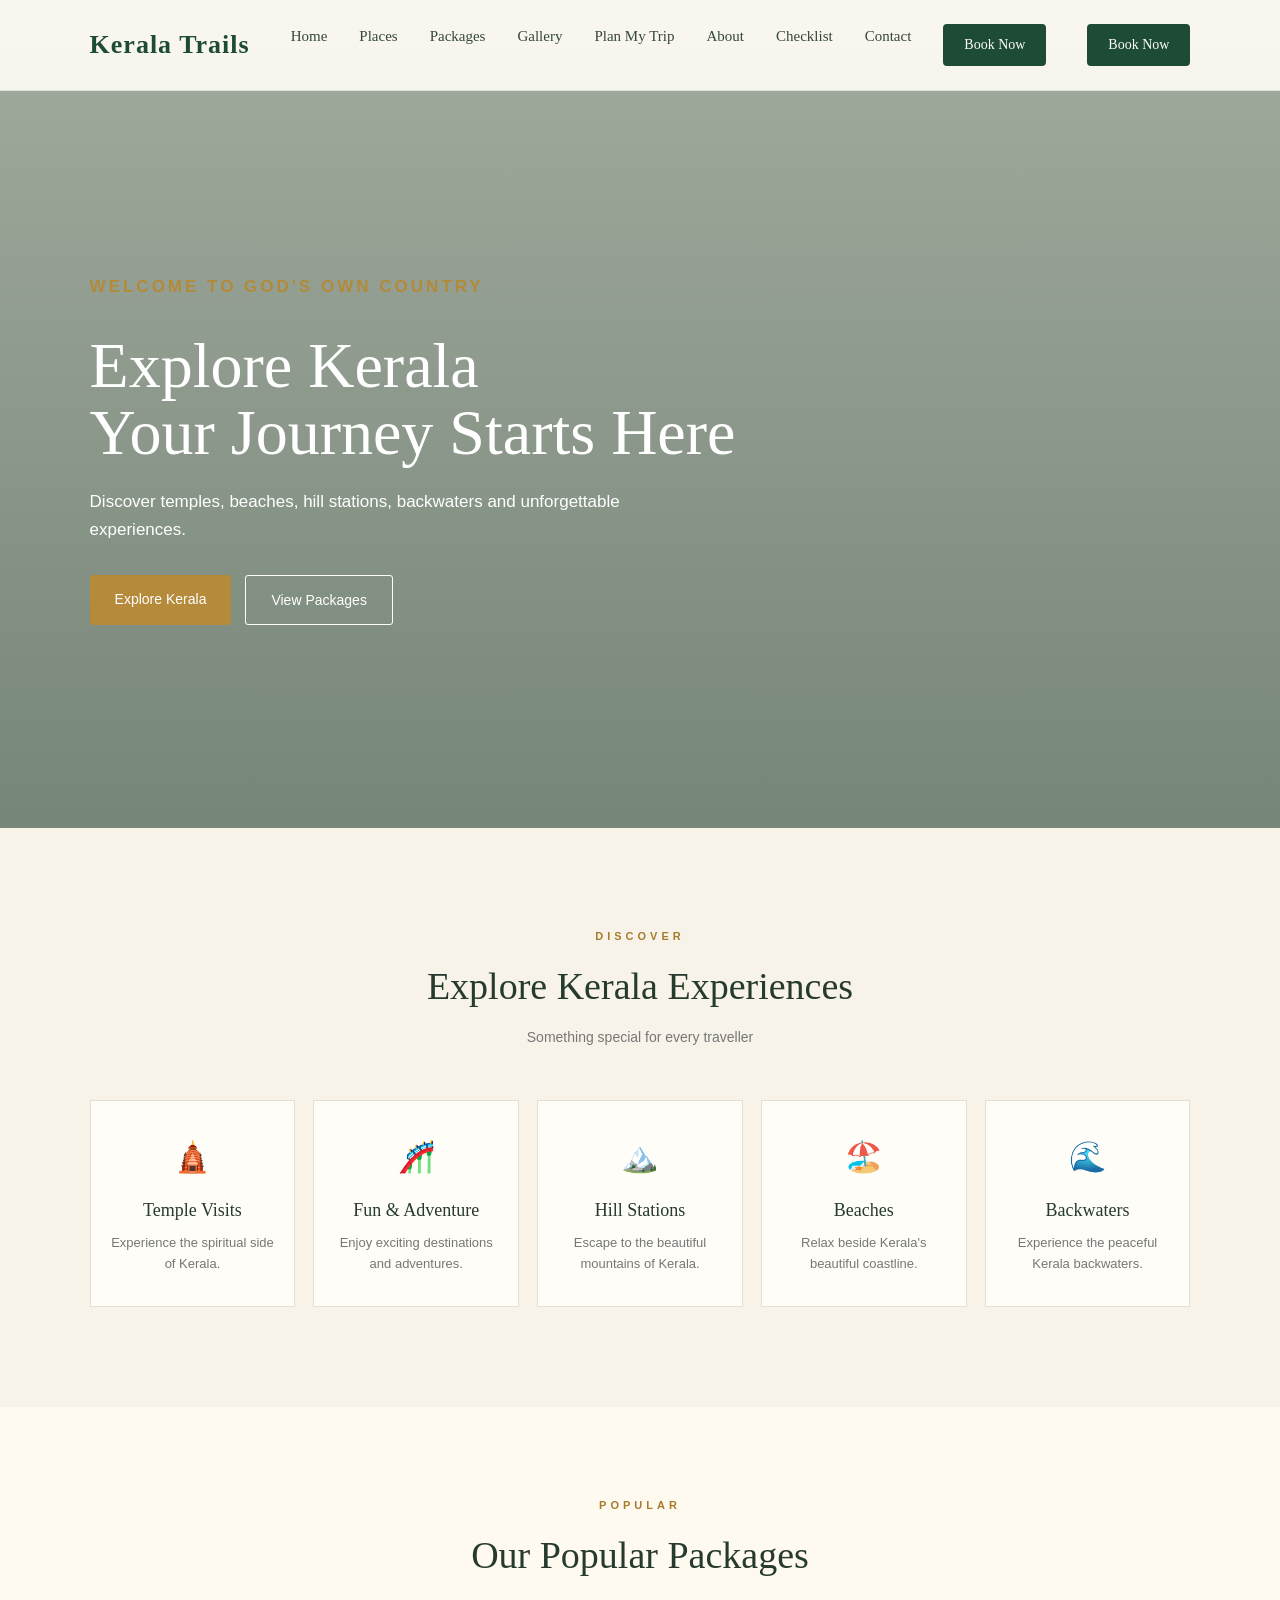
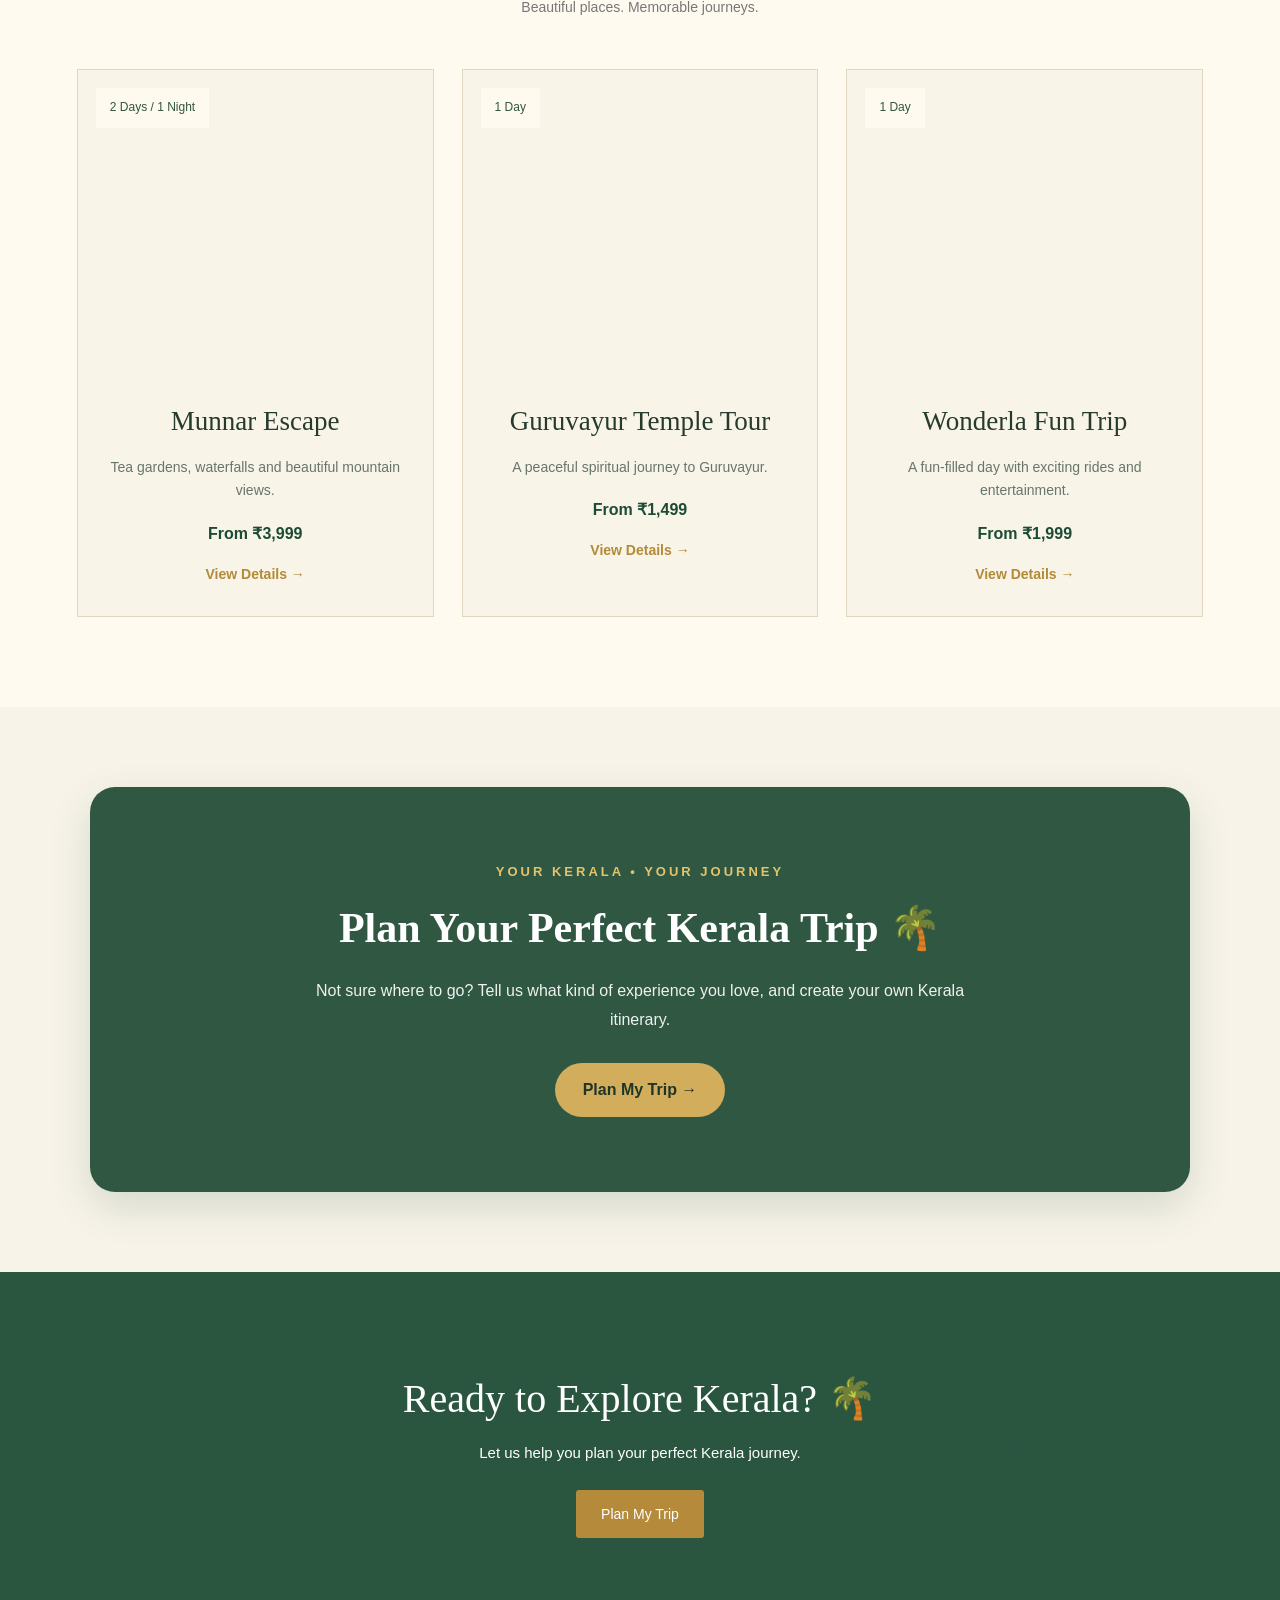
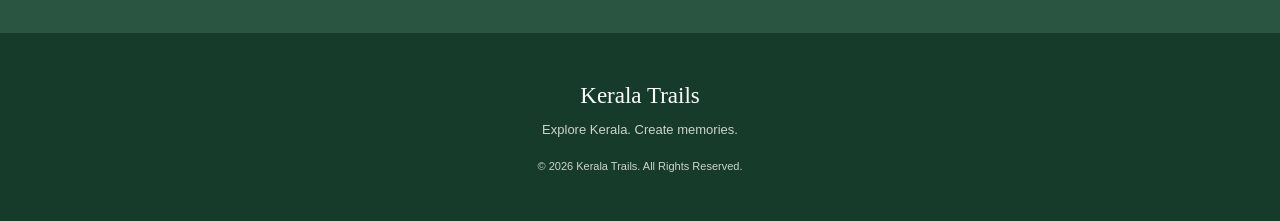
==== index.html @ cf617a90 "Add files via upload" ====
<!DOCTYPE html>
<html lang="en">

<head>
    <meta charset="UTF-8">
    <meta name="viewport" content="width=device-width, initial-scale=1.0">

    <title>Kerala Trails | Explore Kerala</title>

    <link rel="stylesheet" href="style.css">
</head>

<body>

    <!-- Navigation Bar -->
    <header>
        <div class="logo">Kerala Trails</div>
<nav>
    <a href="index.html" class="active">Home</a>
    <a href="places.html">Places</a>
    <a href="package.html">Packages</a>
    <a href="gallery.html">Gallery</a>
    <a href="plan.html">Plan My Trip</a>
    <a href="about.html">About</a>
    <a href="checklist.html">Checklist</a>
    <a href="contact.html">Contact</a>
    <a href="booking.html" class="book-btn">Book Now</a>
</nav>
        

        <a href="#" class="book-btn">Book Now</a>
    </header>


    <!-- Hero Section -->
    <section class="hero">

        <div class="hero-content">

            <p class="small-title">WELCOME TO GOD'S OWN COUNTRY</p>

            <h1>
                Explore Kerala
                <br>
                Your Journey Starts Here
            </h1>

            <p>
                Discover temples, beaches, hill stations,
                backwaters and unforgettable experiences.
            </p>

            <div class="hero-buttons">
                <a href="#" class="primary-btn">Explore Kerala</a>
                <a href="#" class="secondary-btn">View Packages</a>
            </div>

        </div>

    </section>


    <!-- Experiences Section -->
    <section class="experiences">

        <div class="section-heading">
            <p>DISCOVER</p>
            <h2>Explore Kerala Experiences</h2>
            <span>Something special for every traveller</span>
        </div>


        <div class="experience-container">

            <div class="experience-card">
                <div class="icon">🛕</div>
                <h3>Temple Visits</h3>
                <p>Experience the spiritual side of Kerala.</p>
            </div>


            <div class="experience-card">
                <div class="icon">🎢</div>
                <h3>Fun & Adventure</h3>
                <p>Enjoy exciting destinations and adventures.</p>
            </div>


            <div class="experience-card">
                <div class="icon">🏔️</div>
                <h3>Hill Stations</h3>
                <p>Escape to the beautiful mountains of Kerala.</p>
            </div>


            <div class="experience-card">
                <div class="icon">🏖️</div>
                <h3>Beaches</h3>
                <p>Relax beside Kerala's beautiful coastline.</p>
            </div>


            <div class="experience-card">
                <div class="icon">🌊</div>
                <h3>Backwaters</h3>
                <p>Experience the peaceful Kerala backwaters.</p>
            </div>

        </div>

    </section>


    <!-- Popular Packages -->
    <section class="packages">

        <div class="section-heading">
            <p>POPULAR</p>
            <h2>Our Popular Packages</h2>
            <span>Beautiful places. Memorable journeys.</span>
        </div>


        <div class="package-container">

            <div class="package-card">

                <div class="package-image munnar">
                    <span>2 Days / 1 Night</span>
                </div>

                <div class="package-content">
                    <h3>Munnar Escape</h3>

                    <p>
                        Tea gardens, waterfalls and beautiful
                        mountain views.
                    </p>

                    <strong>From ₹3,999</strong>

                    <a href="#">View Details →</a>
                </div>

            </div>


            <div class="package-card">

                <div class="package-image guruvayur">
                    <span>1 Day</span>
                </div>

                <div class="package-content">
                    <h3>Guruvayur Temple Tour</h3>

                    <p>
                        A peaceful spiritual journey to
                        Guruvayur.
                    </p>

                    <strong>From ₹1,499</strong>

                    <a href="#">View Details →</a>
                </div>

            </div>


            <div class="package-card">

                <div class="package-image wonderla">
                    <span>1 Day</span>
                </div>

                <div class="package-content">
                    <h3>Wonderla Fun Trip</h3>

                    <p>
                        A fun-filled day with exciting rides
                        and entertainment.
                    </p>

                    <strong>From ₹1,999</strong>

                    <a href="#">View Details →</a>
                </div>

            </div>

        </div>

    </section>
<!-- PLAN MY TRIP -->

<section class="plan-section">

    <div class="plan-content">

        <span>YOUR KERALA • YOUR JOURNEY</span>

        <h2>Plan Your Perfect Kerala Trip 🌴</h2>

        <p>
            Not sure where to go?
            Tell us what kind of experience you love,
            and create your own Kerala itinerary.
        </p>

        <a href="plan.html" class="plan-btn">
            Plan My Trip →
        </a>

    </div>

</section>

    <!-- Call To Action -->
    <section class="cta">

        <h2>Ready to Explore Kerala? 🌴</h2>

        <p>
            Let us help you plan your perfect Kerala journey.
        </p>

        <a href="#" class="primary-btn">Plan My Trip</a>

    </section>


    <!-- Footer -->
    <footer>

        <h3>Kerala Trails</h3>

        <p>
            Explore Kerala. Create memories.
        </p>

        <p class="copyright">
            © 2026 Kerala Trails. All Rights Reserved.
        </p>

    </footer>


    <script src="script.js"></script>

</body>

</html>
---- style.css ----
/* ================================
   KERALA TRAILS
   Simple Kerala-inspired design
================================ */

* {
    margin: 0;
    padding: 0;
    box-sizing: border-box;
}

body {
    font-family: Georgia, "Times New Roman", serif;
    background: #f7f3e8;
    color: #263b2d;
    line-height: 1.6;
}

a {
    text-decoration: none;
}


/* ================================
   NAVIGATION
================================ */

header {
    position: absolute;
    top: 0;
    left: 0;
    width: 100%;
    padding: 24px 7%;

    display: flex;
    align-items: center;
    justify-content: space-between;

    z-index: 10;

    background: rgba(255, 253, 246, 0.92);
    border-bottom: 1px solid rgba(38, 59, 45, 0.12);
}

.logo {
    font-size: 26px;
    font-weight: bold;
    color: #1d4b35;
    letter-spacing: 1px;
}

nav {
    display: flex;
    gap: 32px;
}

nav a {
    color: #34483a;
    font-size: 15px;
}

nav a:hover {
    color: #a77b2d;
}

.book-btn {
    padding: 10px 21px;

    background: #1d4b35;
    color: white;

    border-radius: 4px;
    font-size: 14px;
}

.book-btn:hover {
    background: #143927;
}


/* ================================
   HERO
================================ */

.hero {
    min-height: 92vh;

    display: flex;
    align-items: center;

    padding: 150px 7% 80px;

    color: white;

    background:
        linear-gradient(
            rgba(24, 55, 39, 0.38),
            rgba(24, 55, 39, 0.58)
        ),
        url("https://images.unsplash.com/photo-1602216056096-3b40cc0c9944?auto=format&fit=crop&w=2000&q=85");

    background-size: cover;
    background-position: center;
}

.hero-content {
    max-width: 680px;
}

.small-title {
    font-family: Arial, sans-serif;
    font-size: 12px;
    letter-spacing: 4px;
    margin-bottom: 18px;
}

.hero h1 {
    font-size: 64px;
    line-height: 1.05;
    font-weight: normal;

    margin-bottom: 22px;
}

.hero p {
    font-family: Arial, sans-serif;
    font-size: 17px;

    max-width: 560px;
    margin-bottom: 32px;
}

.hero-buttons {
    display: flex;
    gap: 14px;
}

.primary-btn,
.secondary-btn {
    display: inline-block;

    padding: 13px 25px;

    font-family: Arial, sans-serif;
    font-size: 14px;

    border-radius: 3px;
}

.primary-btn {
    background: #b58a3a;
    color: white;
}

.primary-btn:hover {
    background: #9d742d;
}

.secondary-btn {
    border: 1px solid white;
    color: white;
}

.secondary-btn:hover {
    background: white;
    color: #1d4b35;
}


/* ================================
   SECTION HEADINGS
================================ */

.section-heading {
    text-align: center;
    margin-bottom: 50px;
}

.section-heading p {
    font-family: Arial, sans-serif;

    color: #a77b2d;

    font-size: 11px;
    font-weight: bold;

    letter-spacing: 4px;

    margin-bottom: 10px;
}

.section-heading h2 {
    font-size: 38px;
    font-weight: normal;

    margin-bottom: 8px;
}

.section-heading span {
    font-family: Arial, sans-serif;

    color: #777;
    font-size: 14px;
}


/* ================================
   EXPERIENCES
================================ */

.experiences {
    padding: 100px 7%;
    background: #f7f3e8;
}

.experience-container {
    display: grid;
    grid-template-columns: repeat(5, 1fr);
    gap: 18px;
}

.experience-card {
    padding: 32px 18px;

    text-align: center;

    background: #fffdf7;

    border: 1px solid #e5dfd0;

    transition: 0.3s;
}

.experience-card:hover {
    transform: translateY(-5px);

    border-color: #b58a3a;
}

.icon {
    font-size: 30px;
    margin-bottom: 15px;
}

.experience-card h3 {
    font-size: 18px;
    font-weight: normal;

    margin-bottom: 8px;
}

.experience-card p {
    font-family: Arial, sans-serif;

    color: #777;
    font-size: 13px;
}


/* ================================
   PACKAGES
================================ */

.packages {
    padding: 100px 7%;
    background: #fffdf7;
}

.package-container {
    display: grid;
    grid-template-columns: repeat(3, 1fr);
    gap: 28px;
}

.package-card {
    background: #f7f3e8;

    border: 1px solid #e5dfd0;

    overflow: hidden;

    transition: 0.3s;
}

.package-card:hover {
    transform: translateY(-5px);
}

.package-image {
    height: 240px;

    background-size: cover;
    background-position: center;

    position: relative;
}


/* Munnar */

.munnar {
    background-image:
        url("https://images.unsplash.com/photo-1593693397690-362cb9666fc2?auto=format&fit=crop&w=1200&q=85");
}


/* Guruvayur */

.guruvayur {
    background-image:
        url("https://images.unsplash.com/photo-1600100397608-f010e0d0f4b5?auto=format&fit=crop&w=1200&q=85");
}


/* Wonderla */

.wonderla {
    background-image:
        url("https://images.unsplash.com/photo-1560253023-3ec5d502959f?auto=format&fit=crop&w=1200&q=85");
}

.package-image span {
    position: absolute;

    top: 15px;
    left: 15px;

    padding: 6px 12px;

    background: #fffdf7;

    color: #34483a;

    font-family: Arial, sans-serif;
    font-size: 11px;
}

.package-content {
    padding: 25px;
}

.package-content h3 {
    font-size: 22px;
    font-weight: normal;

    margin-bottom: 8px;
}

.package-content p {
    font-family: Arial, sans-serif;

    color: #777;
    font-size: 13px;

    margin-bottom: 15px;
}

.package-content strong {
    display: block;

    color: #1d4b35;

    font-family: Arial, sans-serif;

    margin-bottom: 14px;
}

.package-content a {
    color: #a77b2d;

    font-family: Arial, sans-serif;
    font-size: 14px;
    font-weight: bold;
}


/* ================================
   CALL TO ACTION
================================ */

.cta {
    padding: 95px 20px;

    text-align: center;

    background:
        linear-gradient(
            rgba(29, 75, 53, 0.94),
            rgba(29, 75, 53, 0.94)
        );

    color: white;
}

.cta h2 {
    font-size: 40px;
    font-weight: normal;

    margin-bottom: 10px;
}

.cta p {
    font-family: Arial, sans-serif;

    font-size: 15px;

    margin-bottom: 25px;
}


/* ================================
   FOOTER
================================ */

footer {
    padding: 45px 20px;

    text-align: center;

    background: #163b2a;

    color: white;
}

footer h3 {
    font-size: 23px;
    font-weight: normal;

    margin-bottom: 5px;
}

footer p {
    font-family: Arial, sans-serif;

    color: #cbd4cc;
    font-size: 13px;
}

.copyright {
    margin-top: 18px;
    font-size: 11px;
}


/* ================================
   MOBILE
================================ */

@media (max-width: 900px) {

    nav {
        display: none;
    }

    .hero h1 {
        font-size: 48px;
    }

    .experience-container {
        grid-template-columns: repeat(2, 1fr);
    }

    .package-container {
        grid-template-columns: 1fr;
    }
}


@media (max-width: 600px) {

    header {
        padding: 18px 5%;
    }

    .hero {
        padding: 130px 5% 60px;
    }

    .hero h1 {
        font-size: 40px;
    }

    .hero p {
        font-size: 15px;
    }

    .experience-container {
        grid-template-columns: 1fr;
    }

    .section-heading h2 {
        font-size: 30px;
    }

    .hero-buttons {
        flex-direction: column;
        align-items: flex-start;
    }
}
/* ============================= */
/* PACKAGE PAGE */
/* ============================= */

.package-hero {
    height: 420px;

    background:
        linear-gradient(
            rgba(20, 60, 40, 0.55),
            rgba(20, 60, 40, 0.65)
        ),
        url("https://images.unsplash.com/photo-1602216056096-3b40cc0c9944?auto=format&fit=crop&w=1800&q=85");

    background-size: cover;
    background-position: center;

    display: flex;
    align-items: center;
    justify-content: center;

    text-align: center;

    color: white;
}

.package-hero p {
    letter-spacing: 4px;
    font-size: 11px;
    margin-bottom: 15px;
}

.package-hero h1 {
    font-family: Georgia, serif;
    font-size: 55px;
    font-weight: normal;
    margin-bottom: 15px;
}

.package-hero span {
    font-size: 16px;
}


/* PACKAGE SECTION */

.packages {
    padding: 90px 6%;

    background: #fffaf0;

    text-align: center;
}

.small-title {
    color: #b28a38;

    letter-spacing: 3px;

    font-size: 11px;

    font-weight: bold;

    margin-bottom: 15px;
}

.packages > h2 {
    font-family: Georgia, serif;

    font-size: 40px;

    font-weight: normal;

    margin-bottom: 50px;
}


/* PACKAGE GRID */

.package-grid {

    max-width: 1200px;

    margin: auto;

    display: grid;

    grid-template-columns: repeat(2, 1fr);

    gap: 30px;

    text-align: left;
}


/* CARD */

.package-card {

    background: #f8f4e8;

    border: 1px solid #e1d7c1;

    transition: 0.3s;

    overflow: hidden;
}

.package-card:hover {

    transform: translateY(-7px);

    box-shadow: 0 10px 30px rgba(23, 61, 42, 0.08);
}


/* IMAGE */

.package-image {

    position: relative;

    height: 300px;

    overflow: hidden;
}

.package-image img {

    width: 100%;

    height: 100%;

    object-fit: cover;

    display: block;
}

.package-image span {

    position: absolute;

    top: 18px;

    left: 18px;

    background: #fffaf0;

    color: #31563f;

    padding: 10px 14px;

    font-size: 12px;
}


/* CONTENT */

.package-content {

    padding: 30px;
}

.package-content h3 {

    font-family: Georgia, serif;

    font-size: 27px;

    font-weight: normal;

    margin-bottom: 12px;
}

.package-content p {

    color: #68756d;

    font-size: 14px;

    line-height: 1.7;

    margin-bottom: 18px;
}

.package-content h4 {

    color: #174d35;

    font-size: 18px;

    margin-bottom: 20px;
}

.package-content a {

    color: #b28a38;

    text-decoration: none;

    font-weight: bold;

    font-size: 14px;
}

.package-content a:hover {

    color: #174d35;
}


/* CTA */

.package-cta {

    padding: 90px 20px;

    background: #e9e1cd;

    text-align: center;
}

.package-cta p {

    color: #b28a38;

    letter-spacing: 3px;

    font-size: 11px;

    font-weight: bold;

    margin-bottom: 15px;
}

.package-cta h2 {

    font-family: Georgia, serif;

    font-size: 42px;

    font-weight: normal;

    margin-bottom: 30px;
}

.package-cta a {

    display: inline-block;

    background: #174d35;

    color: white;

    text-decoration: none;

    padding: 15px 30px;
}

.package-cta a:hover {

    background: #b28a38;
}


/* MOBILE */

@media (max-width: 750px) {

    .package-hero h1 {

        font-size: 40px;
    }

    .package-grid {

        grid-template-columns: 1fr;
    }

    .package-image {

        height: 240px;
    }

}
/* =================================
   PLAN MY TRIP SECTION
   ================================= */

.plan-section {
    margin: 80px 7%;
    padding: 75px 40px;

    text-align: center;

    border-radius: 25px;

    background:
        linear-gradient(
            rgba(25, 70, 48, 0.90),
            rgba(25, 70, 48, 0.90)
        ),
        url("https://images.unsplash.com/photo-1593693397690-362cb9666fc2?auto=format&fit=crop&w=1600&q=85");

    background-size: cover;
    background-position: center;

    color: white;

    box-shadow:
        0 15px 40px rgba(31, 77, 53, 0.15);
}

.plan-content {
    max-width: 750px;
    margin: auto;
}

.plan-content span {
    display: block;

    margin-bottom: 12px;

    color: #e4c36d;

    font-family: Arial, sans-serif;

    font-size: 13px;
    font-weight: bold;

    letter-spacing: 3px;
}

.plan-content h2 {
    font-size: 42px;

    margin-bottom: 15px;
}

.plan-content p {
    max-width: 650px;

    margin: 0 auto 28px;

    font-family: Arial, sans-serif;

    font-size: 16px;

    line-height: 1.8;

    opacity: 0.92;
}

.plan-btn {
    display: inline-block;

    padding: 14px 28px;

    border-radius: 30px;

    background: #d2ad5c;

    color: #1f3527;

    text-decoration: none;

    font-family: Arial, sans-serif;

    font-weight: bold;

    transition: 0.3s;
}

.plan-btn:hover {
    background: white;

    transform: translateY(-3px);
}


/* MOBILE */

@media (max-width: 650px) {

    .plan-section {
        margin: 60px 20px;

        padding: 55px 22px;
    }

    .plan-content h2 {
        font-size: 30px;
    }

    .plan-content p {
        font-size: 14px;
    }

}
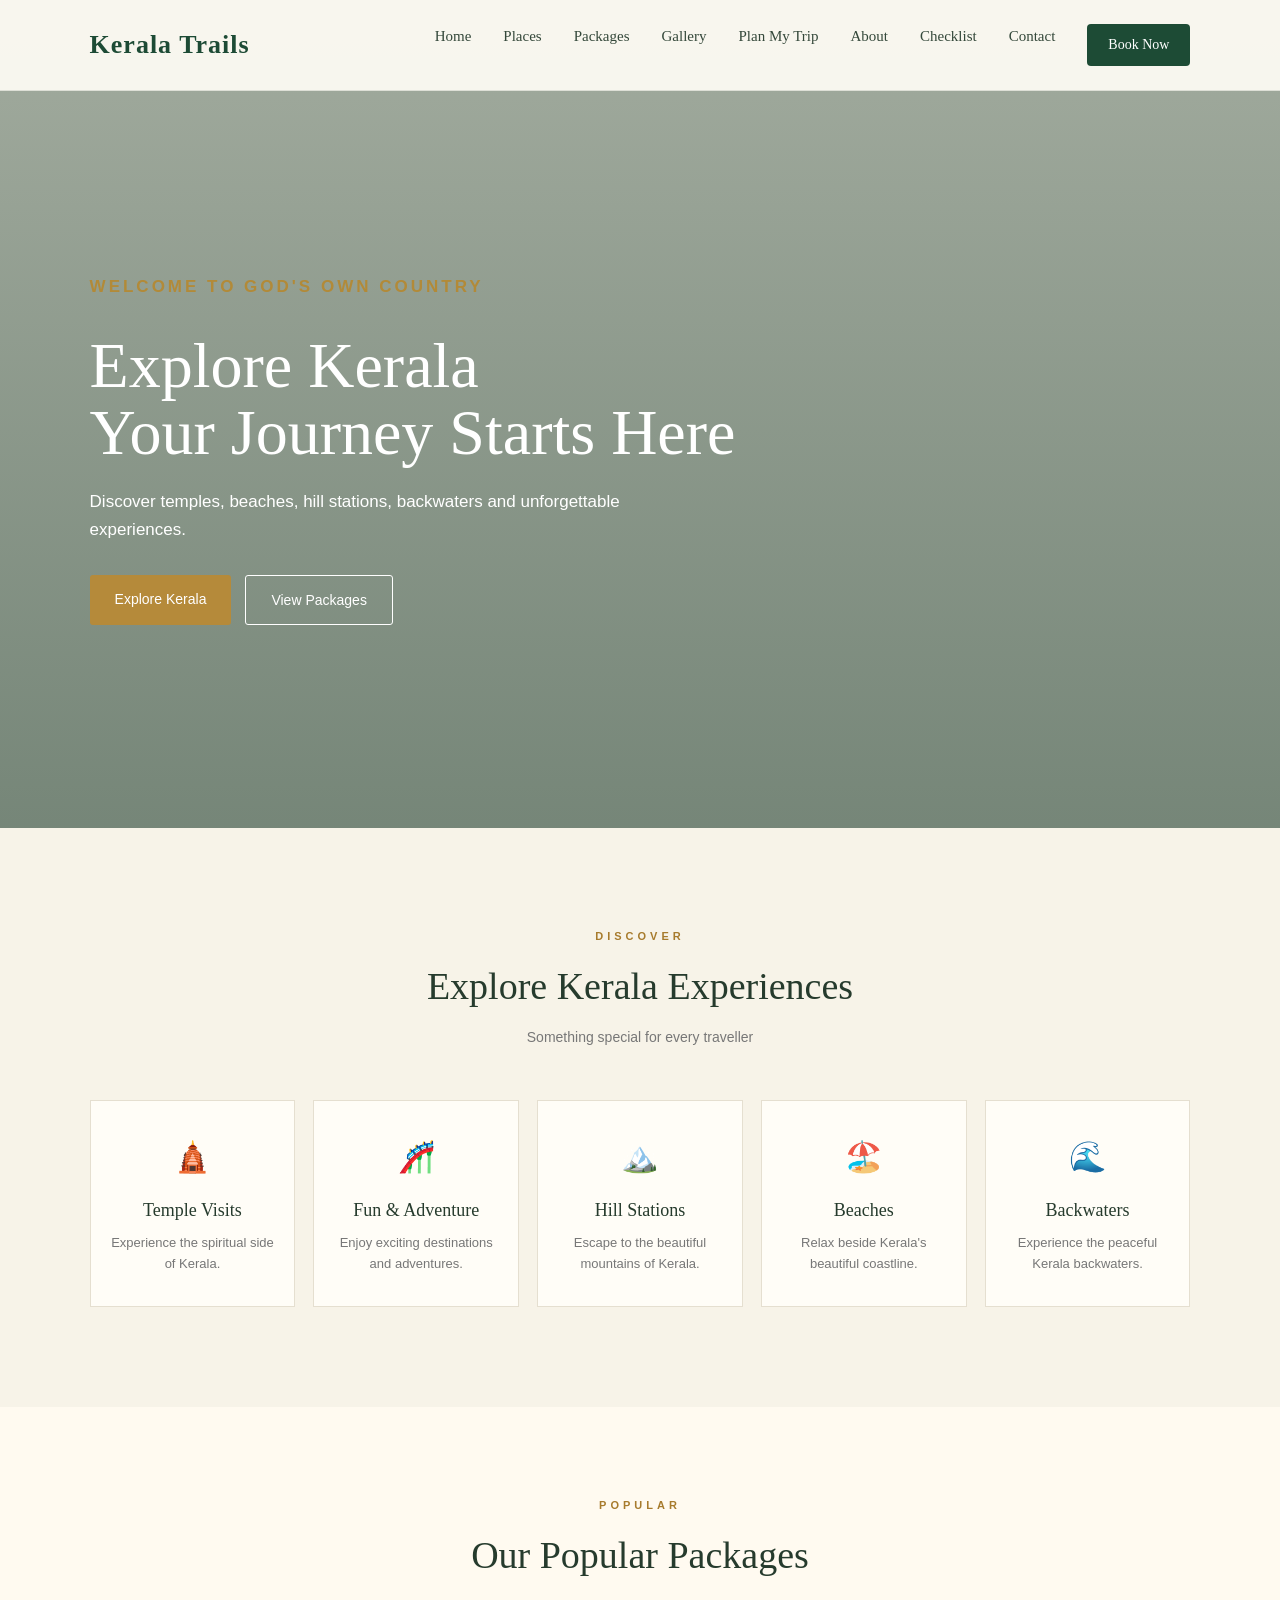
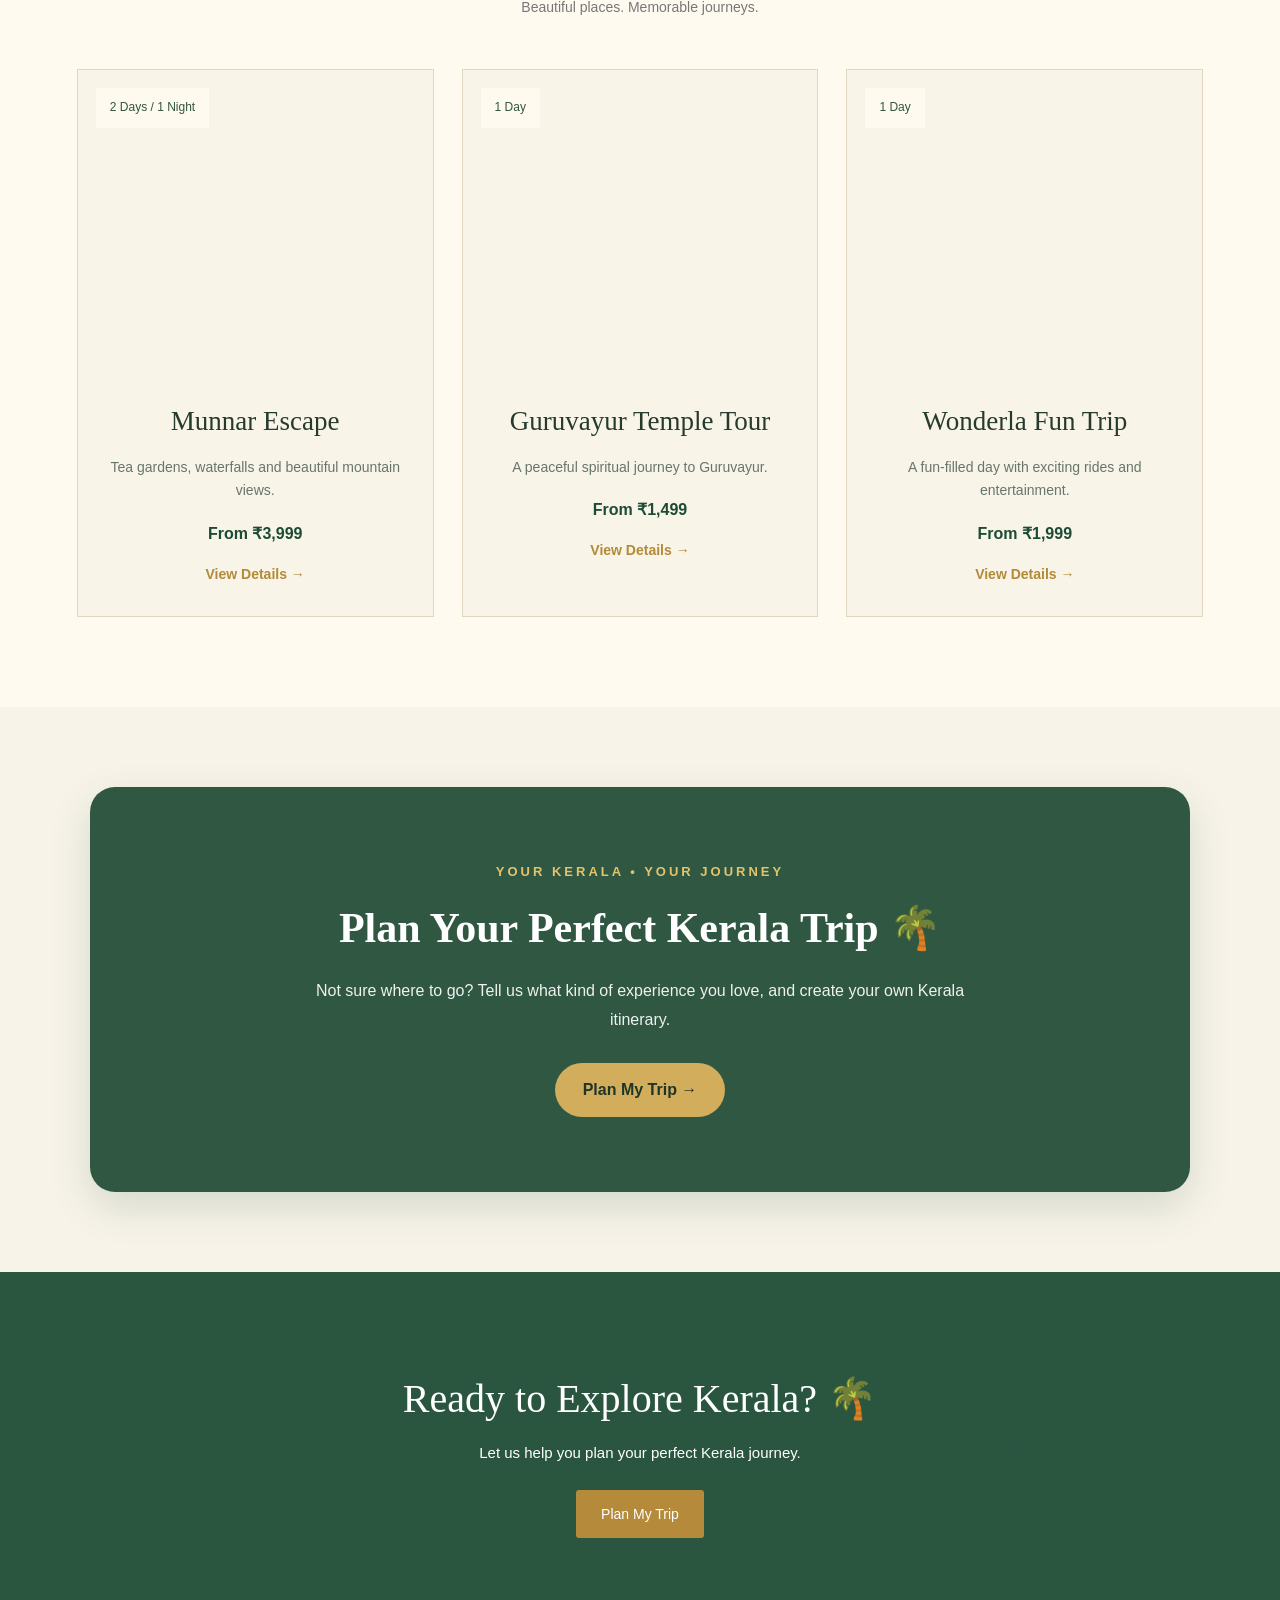
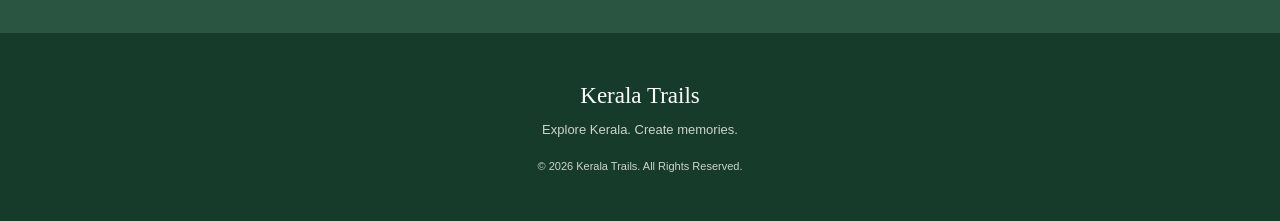
==== commit a10e4b44: "Update index.html" ====
--- a/index.html
+++ b/index.html
@@ -1,3 +1,4 @@
+
 <!DOCTYPE html>
 <html lang="en">
 
@@ -15,20 +16,18 @@
     <!-- Navigation Bar -->
     <header>
         <div class="logo">Kerala Trails</div>
-<nav>
-    <a href="index.html" class="active">Home</a>
-    <a href="places.html">Places</a>
-    <a href="package.html">Packages</a>
-    <a href="gallery.html">Gallery</a>
-    <a href="plan.html">Plan My Trip</a>
-    <a href="about.html">About</a>
-    <a href="checklist.html">Checklist</a>
-    <a href="contact.html">Contact</a>
-    <a href="booking.html" class="book-btn">Book Now</a>
-</nav>
-        
-
-        <a href="#" class="book-btn">Book Now</a>
+
+        <nav>
+            <a href="index.html" class="active">Home</a>
+            <a href="places.html">Places</a>
+            <a href="package.html">Packages</a>
+            <a href="gallery.html">Gallery</a>
+            <a href="plan.html">Plan My Trip</a>
+            <a href="about.html">About</a>
+            <a href="checklist.html">Checklist</a>
+            <a href="contact.html">Contact</a>
+            <a href="booking.html" class="book-btn">Book Now</a>
+        </nav>
     </header>
 
 
@@ -51,8 +50,13 @@
             </p>
 
             <div class="hero-buttons">
-                <a href="#" class="primary-btn">Explore Kerala</a>
-                <a href="#" class="secondary-btn">View Packages</a>
+                <a href="places.html" class="primary-btn">
+                    Explore Kerala
+                </a>
+
+                <a href="package.html" class="secondary-btn">
+                    View Packages
+                </a>
             </div>
 
         </div>
@@ -69,7 +73,6 @@
             <span>Something special for every traveller</span>
         </div>
 
-
         <div class="experience-container">
 
             <div class="experience-card">
@@ -78,13 +81,11 @@
                 <p>Experience the spiritual side of Kerala.</p>
             </div>
 
-
             <div class="experience-card">
                 <div class="icon">🎢</div>
-                <h3>Fun & Adventure</h3>
+                <h3>Fun &amp; Adventure</h3>
                 <p>Enjoy exciting destinations and adventures.</p>
             </div>
-
 
             <div class="experience-card">
                 <div class="icon">🏔️</div>
@@ -92,14 +93,12 @@
                 <p>Escape to the beautiful mountains of Kerala.</p>
             </div>
 
-
             <div class="experience-card">
                 <div class="icon">🏖️</div>
                 <h3>Beaches</h3>
                 <p>Relax beside Kerala's beautiful coastline.</p>
             </div>
 
-
             <div class="experience-card">
                 <div class="icon">🌊</div>
                 <h3>Backwaters</h3>
@@ -111,7 +110,7 @@
     </section>
 
 
-    <!-- Popular Packages -->
+    <!-- Popular Packages Section -->
     <section class="packages">
 
         <div class="section-heading">
@@ -120,7 +119,6 @@
             <span>Beautiful places. Memorable journeys.</span>
         </div>
 
-
         <div class="package-container">
 
             <div class="package-card">
@@ -139,7 +137,7 @@
 
                     <strong>From ₹3,999</strong>
 
-                    <a href="#">View Details →</a>
+                    <a href="munnar.html">View Details →</a>
                 </div>
 
             </div>
@@ -161,7 +159,7 @@
 
                     <strong>From ₹1,499</strong>
 
-                    <a href="#">View Details →</a>
+                    <a href="booking.html">View Details →</a>
                 </div>
 
             </div>
@@ -183,39 +181,41 @@
 
                     <strong>From ₹1,999</strong>
 
-                    <a href="#">View Details →</a>
-                </div>
-
-            </div>
-
-        </div>
-
-    </section>
-<!-- PLAN MY TRIP -->
-
-<section class="plan-section">
-
-    <div class="plan-content">
-
-        <span>YOUR KERALA • YOUR JOURNEY</span>
-
-        <h2>Plan Your Perfect Kerala Trip 🌴</h2>
-
-        <p>
-            Not sure where to go?
-            Tell us what kind of experience you love,
-            and create your own Kerala itinerary.
-        </p>
-
-        <a href="plan.html" class="plan-btn">
-            Plan My Trip →
-        </a>
-
-    </div>
-
-</section>
-
-    <!-- Call To Action -->
+                    <a href="booking.html">View Details →</a>
+                </div>
+
+            </div>
+
+        </div>
+
+    </section>
+
+
+    <!-- Plan My Trip Section -->
+    <section class="plan-section">
+
+        <div class="plan-content">
+
+            <span>YOUR KERALA • YOUR JOURNEY</span>
+
+            <h2>Plan Your Perfect Kerala Trip 🌴</h2>
+
+            <p>
+                Not sure where to go?
+                Tell us what kind of experience you love,
+                and create your own Kerala itinerary.
+            </p>
+
+            <a href="plan.html" class="plan-btn">
+                Plan My Trip →
+            </a>
+
+        </div>
+
+    </section>
+
+
+    <!-- Call To Action Section -->
     <section class="cta">
 
         <h2>Ready to Explore Kerala? 🌴</h2>
@@ -224,7 +224,9 @@
             Let us help you plan your perfect Kerala journey.
         </p>
 
-        <a href="#" class="primary-btn">Plan My Trip</a>
+        <a href="plan.html" class="primary-btn">
+            Plan My Trip
+        </a>
 
     </section>
 
@@ -234,9 +236,7 @@
 
         <h3>Kerala Trails</h3>
 
-        <p>
-            Explore Kerala. Create memories.
-        </p>
+        <p>Explore Kerala. Create memories.</p>
 
         <p class="copyright">
             © 2026 Kerala Trails. All Rights Reserved.
@@ -248,5 +248,4 @@
     <script src="script.js"></script>
 
 </body>
-
-</html>+</html>
